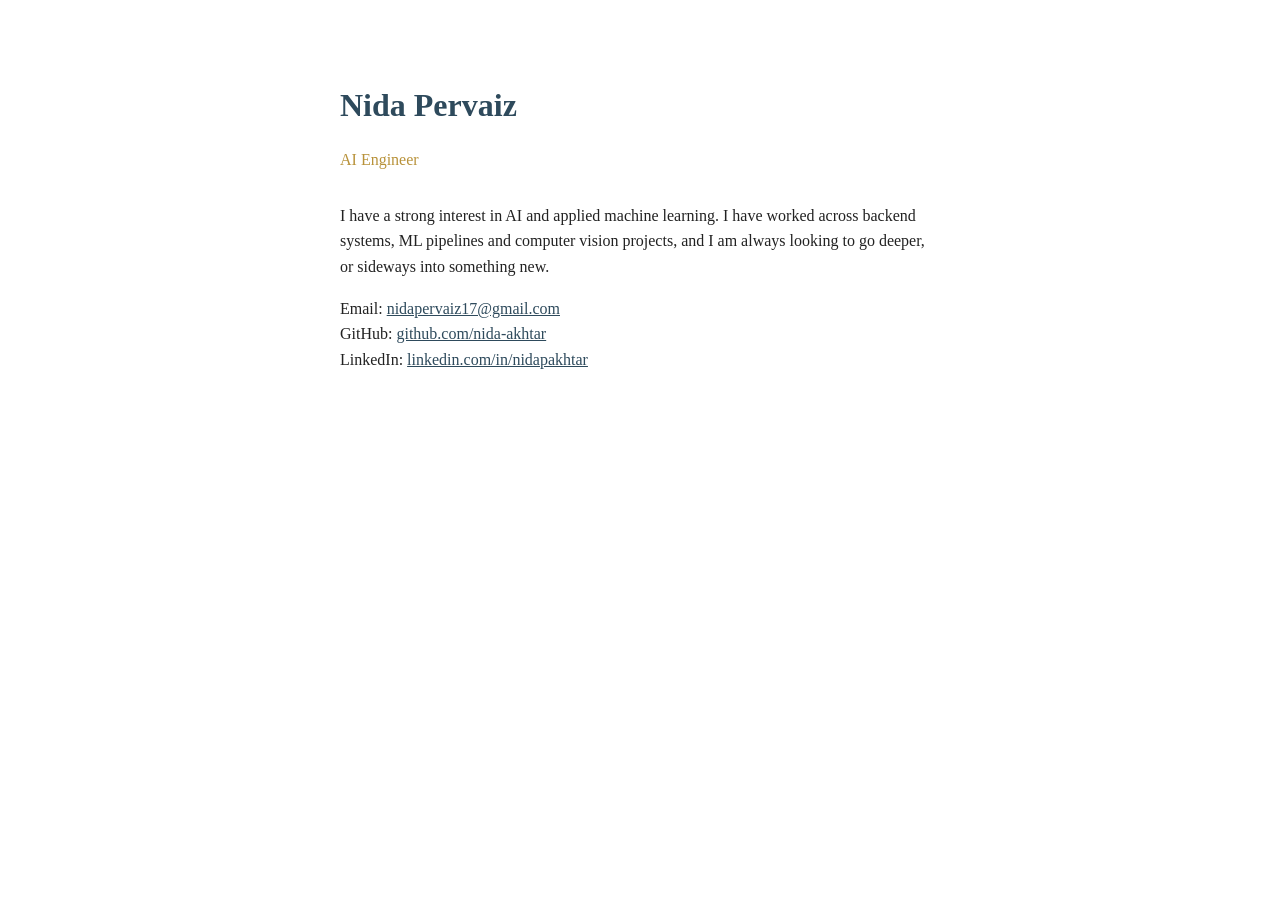
==== index.html @ 6bbe7065 "Add initial HTML structure for personal webpage" ====
<!DOCTYPE html>
<html>
<head>
  <title>Nida Pervaiz</title>
  <style>
    body {
      font-family: Georgia, serif;
      max-width: 600px;
      margin: 80px auto;
      padding: 0 20px;
      line-height: 1.6;
      color: #222;
    }
    h1 { color: #2E4A5C; margin-bottom: 5px; }
    .role { color: #B8923A; margin-bottom: 30px; }
    a { color: #2E4A5C; }
  </style>
</head>
<body>
  <h1>Nida Pervaiz</h1>
  <p class="role">AI Engineer</p>

  <p>I have a strong interest in AI and applied machine learning. I have worked across backend systems, ML pipelines and computer vision projects, and I am always looking to go deeper, or sideways into something new.</p>

  <p>
    Email: <a href="mailto:nidapervaiz17@gmail.com">nidapervaiz17@gmail.com</a><br>
    GitHub: <a href="https://github.com/nida-akhtar">github.com/nida-akhtar</a><br>
    LinkedIn: <a href="https://linkedin.com/in/nidapakhtar">linkedin.com/in/nidapakhtar</a>
  </p>
</body>
</html>
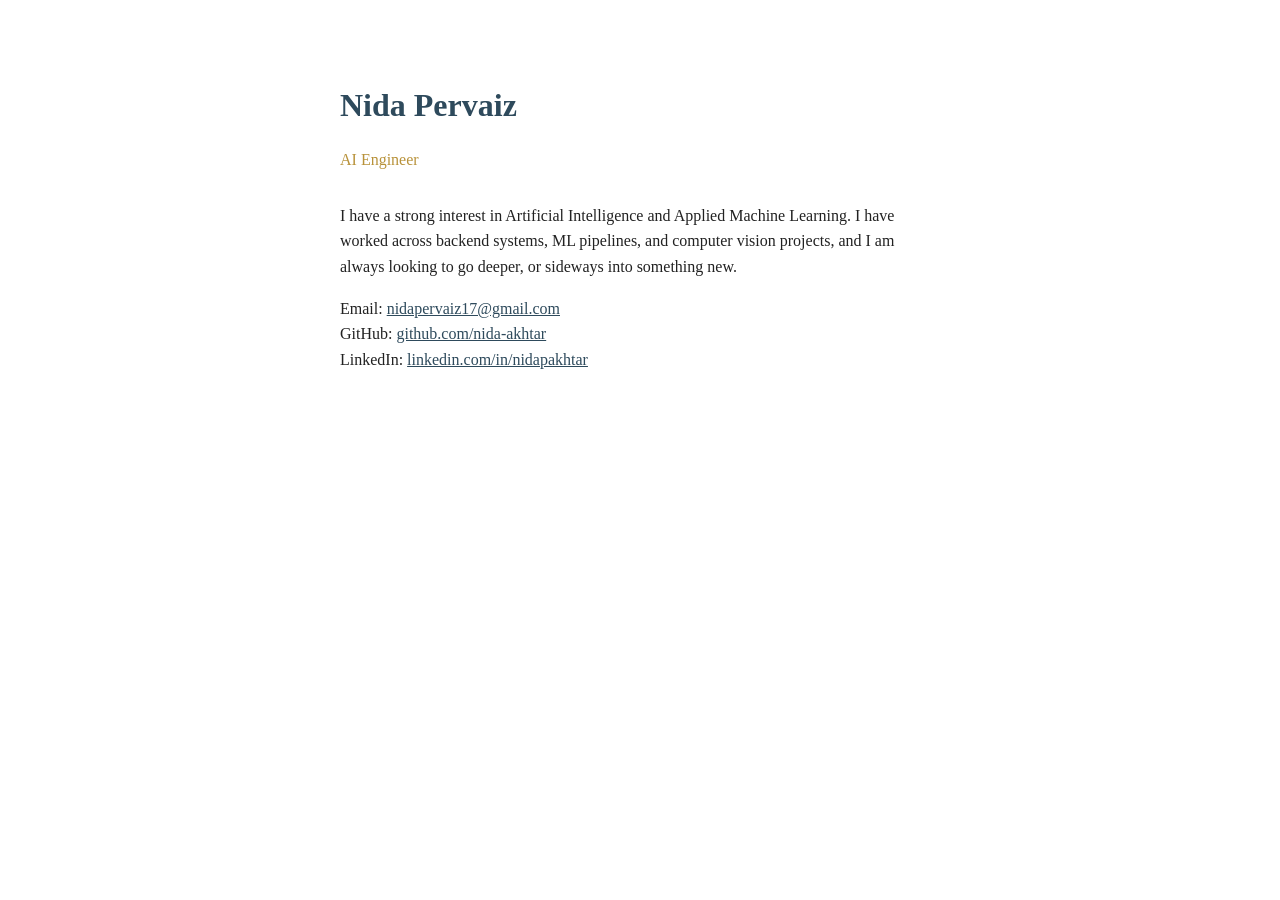
==== commit 5ae506a1: "Update 'AI' to 'Artificial Intelligence' in bio" ====
--- a/index.html
+++ b/index.html
@@ -20,7 +20,7 @@
   <h1>Nida Pervaiz</h1>
   <p class="role">AI Engineer</p>
 
-  <p>I have a strong interest in AI and applied machine learning. I have worked across backend systems, ML pipelines and computer vision projects, and I am always looking to go deeper, or sideways into something new.</p>
+  <p>I have a strong interest in Artificial Intelligence and Applied Machine Learning. I have worked across backend systems, ML pipelines, and computer vision projects, and I am always looking to go deeper, or sideways into something new.</p>
 
   <p>
     Email: <a href="mailto:nidapervaiz17@gmail.com">nidapervaiz17@gmail.com</a><br>
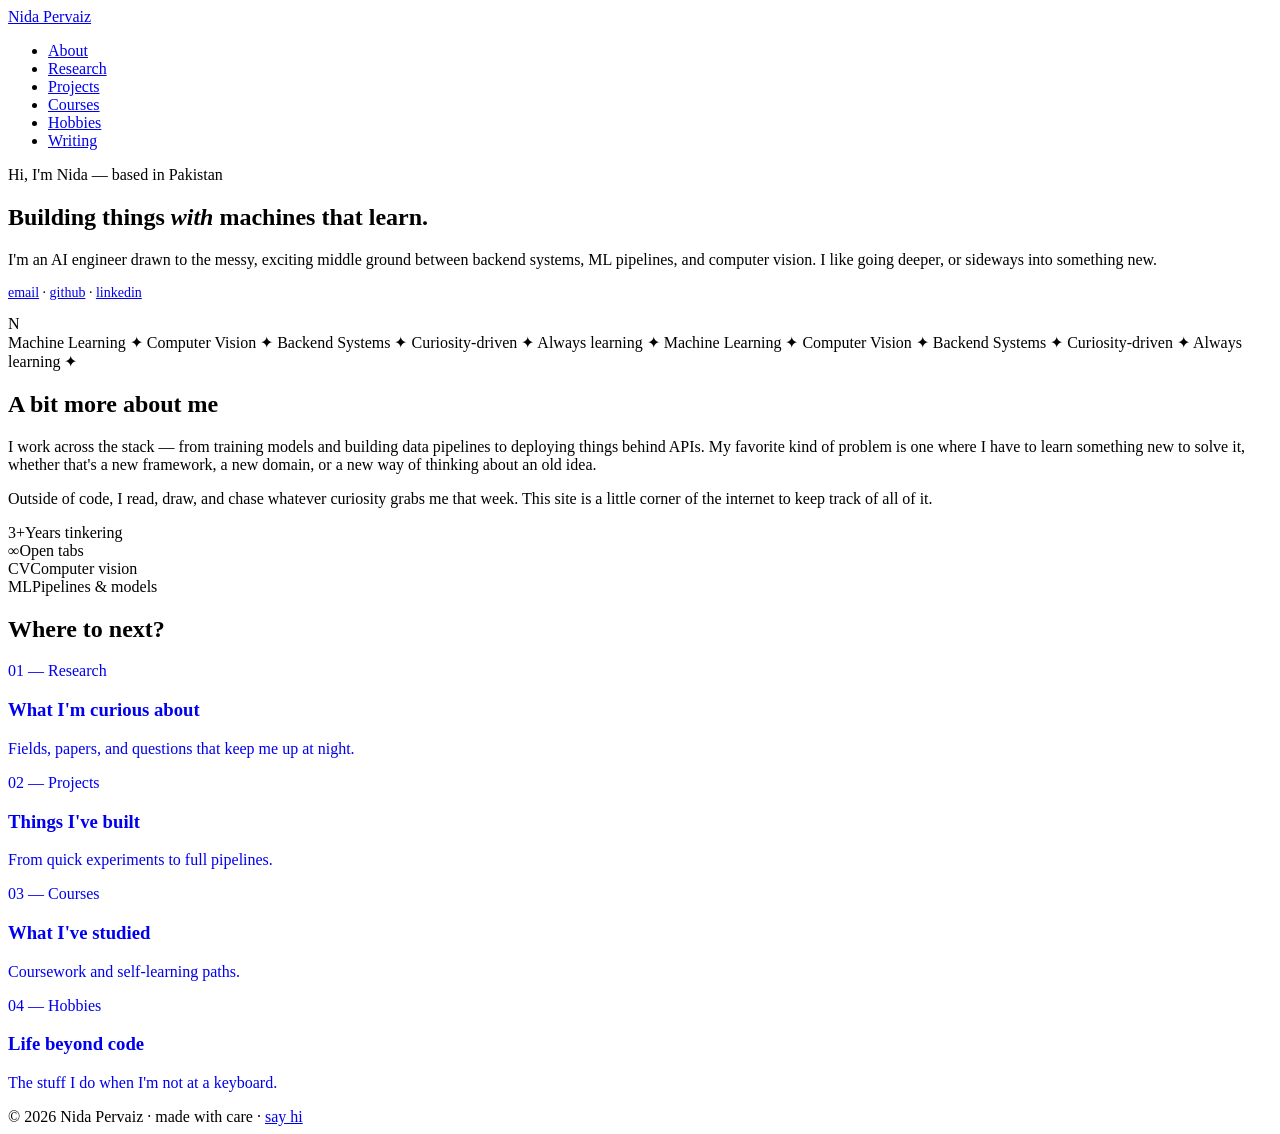
==== commit e3611ffe: "Add files via upload" ====
--- a/index.html
+++ b/index.html
@@ -1,31 +1,93 @@
 <!DOCTYPE html>
-<html>
+<html lang="en">
 <head>
-  <title>Nida Pervaiz</title>
-  <style>
-    body {
-      font-family: Georgia, serif;
-      max-width: 600px;
-      margin: 80px auto;
-      padding: 0 20px;
-      line-height: 1.6;
-      color: #222;
-    }
-    h1 { color: #2E4A5C; margin-bottom: 5px; }
-    .role { color: #B8923A; margin-bottom: 30px; }
-    a { color: #2E4A5C; }
-  </style>
+  <meta charset="UTF-8">
+  <meta name="viewport" content="width=device-width, initial-scale=1.0">
+  <title>Nida Pervaiz — AI Engineer</title>
+  <link rel="stylesheet" href="styles.css">
 </head>
 <body>
-  <h1>Nida Pervaiz</h1>
-  <p class="role">AI Engineer</p>
 
-  <p>I have a strong interest in Artificial Intelligence and Applied Machine Learning. I have worked across backend systems, ML pipelines, and computer vision projects, and I am always looking to go deeper, or sideways into something new.</p>
+  <nav class="nav">
+    <a href="index.html" class="nav-logo"><span class="dot"></span> Nida Pervaiz</a>
+    <ul class="nav-links">
+      <li><a href="index.html" class="active">About</a></li>
+      <li><a href="research.html">Research</a></li>
+      <li><a href="projects.html">Projects</a></li>
+      <li><a href="courses.html">Courses</a></li>
+      <li><a href="hobbies.html">Hobbies</a></li>
+      <li><a href="writing.html">Writing</a></li>
+    </ul>
+  </nav>
 
-  <p>
-    Email: <a href="mailto:nidapervaiz17@gmail.com">nidapervaiz17@gmail.com</a><br>
-    GitHub: <a href="https://github.com/nida-akhtar">github.com/nida-akhtar</a><br>
-    LinkedIn: <a href="https://linkedin.com/in/nidapakhtar">linkedin.com/in/nidapakhtar</a>
-  </p>
+  <main>
+    <section class="hero">
+      <div class="hero-grid">
+        <div>
+          <span class="eyebrow fade-up">Hi, I'm Nida — based in Pakistan</span>
+          <h1 class="page-title fade-up">Building things <em>with</em> machines that learn.</h1>
+          <p class="lead fade-up">I'm an AI engineer drawn to the messy, exciting middle ground between backend systems, ML pipelines, and computer vision. I like going deeper, or sideways into something new.</p>
+          <p class="fade-up" style="font-family: var(--font-mono); font-size: 14px;">
+            <a href="mailto:nidapervaiz17@gmail.com">email</a> ·
+            <a href="https://github.com/nida-akhtar">github</a> ·
+            <a href="https://linkedin.com/in/nidapakhtar">linkedin</a>
+          </p>
+        </div>
+        <div class="hero-blob fade-up">N</div>
+      </div>
+    </section>
+
+    <div class="marquee">
+      <div class="marquee-track">
+        <span>Machine Learning <span class="star">✦</span> Computer Vision <span class="star">✦</span> Backend Systems <span class="star">✦</span> Curiosity-driven <span class="star">✦</span> Always learning <span class="star">✦</span></span>
+        <span>Machine Learning <span class="star">✦</span> Computer Vision <span class="star">✦</span> Backend Systems <span class="star">✦</span> Curiosity-driven <span class="star">✦</span> Always learning <span class="star">✦</span></span>
+      </div>
+    </div>
+
+    <section>
+      <h2>A bit more about me</h2>
+      <p>I work across the stack — from training models and building data pipelines to deploying things behind APIs. My favorite kind of problem is one where I have to learn something new to solve it, whether that's a new framework, a new domain, or a new way of thinking about an old idea.</p>
+      <p>Outside of code, I read, draw, and chase whatever curiosity grabs me that week. This site is a little corner of the internet to keep track of all of it.</p>
+
+      <div class="facts">
+        <div class="fact"><span class="num">3+</span><span class="label">Years tinkering</span></div>
+        <div class="fact"><span class="num">∞</span><span class="label">Open tabs</span></div>
+        <div class="fact"><span class="num">CV</span><span class="label">Computer vision</span></div>
+        <div class="fact"><span class="num">ML</span><span class="label">Pipelines & models</span></div>
+      </div>
+    </section>
+
+    <section>
+      <h2>Where to next?</h2>
+      <div class="card-grid">
+        <a href="research.html" class="card" style="text-decoration:none;">
+          <span class="tag">01 — Research</span>
+          <h3>What I'm curious about</h3>
+          <p>Fields, papers, and questions that keep me up at night.</p>
+        </a>
+        <a href="projects.html" class="card teal" style="text-decoration:none;">
+          <span class="tag">02 — Projects</span>
+          <h3>Things I've built</h3>
+          <p>From quick experiments to full pipelines.</p>
+        </a>
+        <a href="courses.html" class="card yellow" style="text-decoration:none;">
+          <span class="tag">03 — Courses</span>
+          <h3>What I've studied</h3>
+          <p>Coursework and self-learning paths.</p>
+        </a>
+        <a href="hobbies.html" class="card purple" style="text-decoration:none;">
+          <span class="tag">04 — Hobbies</span>
+          <h3>Life beyond code</h3>
+          <p>The stuff I do when I'm not at a keyboard.</p>
+        </a>
+      </div>
+    </section>
+  </main>
+
+  <footer>
+    © 2026 Nida Pervaiz · made with care ·
+    <a href="mailto:nidapervaiz17@gmail.com">say hi</a>
+  </footer>
+
 </body>
 </html>
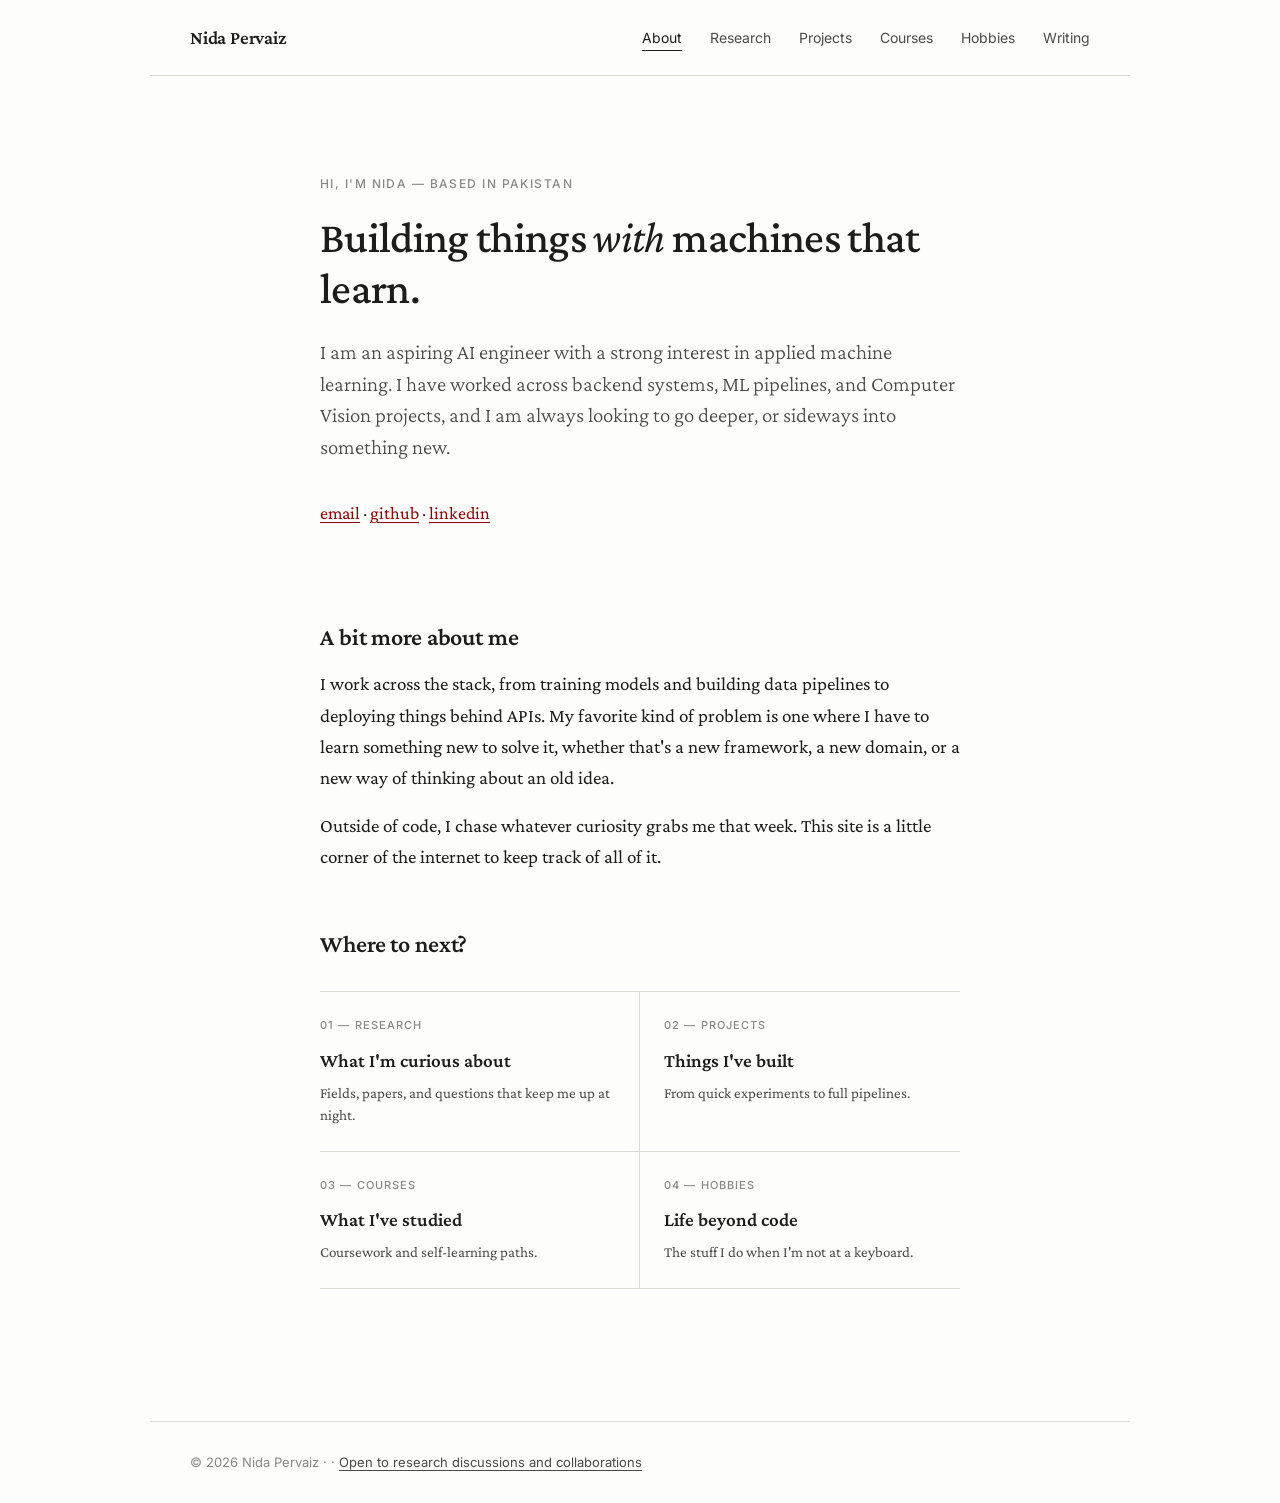
==== commit ee8406de: "Revise personal description and footer text" ====
--- a/index.html
+++ b/index.html
@@ -26,8 +26,8 @@
         <div>
           <span class="eyebrow fade-up">Hi, I'm Nida — based in Pakistan</span>
           <h1 class="page-title fade-up">Building things <em>with</em> machines that learn.</h1>
-          <p class="lead fade-up">I'm an AI engineer drawn to the messy, exciting middle ground between backend systems, ML pipelines, and computer vision. I like going deeper, or sideways into something new.</p>
-          <p class="fade-up" style="font-family: var(--font-mono); font-size: 14px;">
+          <p class="lead fade-up">I am an aspiring AI engineer with a strong interest in applied machine learning. I have worked across backend systems, ML pipelines, and Computer Vision projects, and I am always looking to go deeper, or sideways into something new.</p>
+          <p class="fade-up" style="font-family: var(--font-mono); font-size: 18px;">
             <a href="mailto:nidapervaiz17@gmail.com">email</a> ·
             <a href="https://github.com/nida-akhtar">github</a> ·
             <a href="https://linkedin.com/in/nidapakhtar">linkedin</a>
@@ -46,15 +46,10 @@
 
     <section>
       <h2>A bit more about me</h2>
-      <p>I work across the stack — from training models and building data pipelines to deploying things behind APIs. My favorite kind of problem is one where I have to learn something new to solve it, whether that's a new framework, a new domain, or a new way of thinking about an old idea.</p>
-      <p>Outside of code, I read, draw, and chase whatever curiosity grabs me that week. This site is a little corner of the internet to keep track of all of it.</p>
+      <p>I work across the stack, from training models and building data pipelines to deploying things behind APIs. My favorite kind of problem is one where I have to learn something new to solve it, whether that's a new framework, a new domain, or a new way of thinking about an old idea.</p>
+      <p>Outside of code, I chase whatever curiosity grabs me that week. This site is a little corner of the internet to keep track of all of it.</p>
 
-      <div class="facts">
-        <div class="fact"><span class="num">3+</span><span class="label">Years tinkering</span></div>
-        <div class="fact"><span class="num">∞</span><span class="label">Open tabs</span></div>
-        <div class="fact"><span class="num">CV</span><span class="label">Computer vision</span></div>
-        <div class="fact"><span class="num">ML</span><span class="label">Pipelines & models</span></div>
-      </div>
+     
     </section>
 
     <section>
@@ -85,8 +80,8 @@
   </main>
 
   <footer>
-    © 2026 Nida Pervaiz · made with care ·
-    <a href="mailto:nidapervaiz17@gmail.com">say hi</a>
+    © 2026 Nida Pervaiz ·  ·
+    <a href="mailto:nidapervaiz17@gmail.com">Open to research discussions and collaborations</a>
   </footer>
 
 </body>
--- a/styles.css
+++ b/styles.css
@@ -0,0 +1,416 @@
+/* ============================================
+   Nida Pervaiz — personal site
+   Academic style: clean, serif, restrained
+   ============================================ */
+
+@import url('https://fonts.googleapis.com/css2?family=Crimson+Pro:ital,wght@0,300..700;1,300..700&family=Inter:wght@400;500;600&display=swap');
+
+:root {
+  --bg: #FDFDFB;
+  --paper: #FFFFFF;
+  --ink: #1C1C1C;
+  --ink-soft: #4A4A4A;
+  --ink-faded: #888888;
+
+  --accent: #8B0000;        /* deep maroon — the only real color */
+  --line: #DCDCD4;
+  --line-soft: #EFEFE9;
+
+  --font-serif: 'Crimson Pro', Georgia, 'Times New Roman', serif;
+  --font-sans: 'Inter', -apple-system, BlinkMacSystemFont, sans-serif;
+
+  --max-width: 720px;
+}
+
+* { box-sizing: border-box; margin: 0; padding: 0; }
+
+html { scroll-behavior: smooth; }
+
+body {
+  font-family: var(--font-serif);
+  background: var(--bg);
+  color: var(--ink);
+  font-size: 19px;
+  line-height: 1.65;
+  min-height: 100vh;
+  -webkit-font-smoothing: antialiased;
+  -moz-osx-font-smoothing: grayscale;
+}
+
+/* ============ NAV ============ */
+.nav {
+  border-bottom: 1px solid var(--line);
+  padding: 22px 40px;
+  display: flex;
+  align-items: center;
+  justify-content: space-between;
+  background: var(--bg);
+  max-width: 980px;
+  margin: 0 auto;
+}
+
+.nav-logo {
+  font-family: var(--font-serif);
+  font-weight: 600;
+  font-size: 19px;
+  letter-spacing: -0.01em;
+  text-decoration: none;
+  color: var(--ink);
+}
+
+.nav-logo .dot { display: none; }
+
+.nav-links {
+  display: flex;
+  gap: 28px;
+  list-style: none;
+  font-family: var(--font-sans);
+  font-size: 14px;
+  font-weight: 400;
+}
+.nav-links a {
+  text-decoration: none;
+  color: var(--ink-soft);
+  padding: 4px 0;
+  border-bottom: 1px solid transparent;
+  transition: color 0.15s ease, border-color 0.15s ease;
+}
+.nav-links a:hover { color: var(--ink); }
+.nav-links a.active {
+  color: var(--ink);
+  border-bottom-color: var(--ink);
+}
+
+/* ============ LAYOUT ============ */
+main {
+  max-width: var(--max-width);
+  margin: 0 auto;
+  padding: 60px 40px 100px;
+}
+
+.eyebrow {
+  font-family: var(--font-sans);
+  font-size: 12px;
+  letter-spacing: 0.12em;
+  text-transform: uppercase;
+  color: var(--ink-faded);
+  margin-bottom: 18px;
+  display: inline-block;
+  font-weight: 500;
+}
+
+h1.page-title {
+  font-family: var(--font-serif);
+  font-weight: 500;
+  font-size: 44px;
+  line-height: 1.15;
+  letter-spacing: -0.015em;
+  margin-bottom: 24px;
+  color: var(--ink);
+}
+h1.page-title em {
+  font-style: italic;
+  font-weight: 400;
+  color: var(--ink);
+}
+
+h2 {
+  font-family: var(--font-serif);
+  font-weight: 600;
+  font-size: 24px;
+  letter-spacing: -0.005em;
+  margin: 56px 0 16px;
+  line-height: 1.3;
+  color: var(--ink);
+}
+
+h3 {
+  font-family: var(--font-serif);
+  font-weight: 600;
+  font-size: 18px;
+  margin-bottom: 6px;
+  color: var(--ink);
+}
+
+p {
+  margin-bottom: 16px;
+  max-width: 65ch;
+  color: var(--ink);
+}
+
+a {
+  color: var(--accent);
+  text-decoration: underline;
+  text-decoration-thickness: 1px;
+  text-underline-offset: 3px;
+  transition: opacity 0.15s ease;
+}
+a:hover { opacity: 0.7; }
+
+.lead {
+  font-size: 21px;
+  line-height: 1.5;
+  color: var(--ink-soft);
+  max-width: 60ch;
+  margin-bottom: 36px;
+  font-weight: 300;
+}
+
+/* ============ HOME HERO (simplified) ============ */
+.hero {
+  padding: 30px 0 20px;
+}
+.hero-grid {
+  display: block;
+}
+.hero-blob {
+  display: none;
+}
+
+/* ============ MARQUEE removed ============ */
+.marquee { display: none; }
+
+/* ============ CARDS — restrained ============ */
+.card-grid {
+  display: grid;
+  grid-template-columns: 1fr 1fr;
+  gap: 0;
+  margin: 32px 0;
+  border-top: 1px solid var(--line);
+}
+
+.card {
+  background: transparent;
+  border: none;
+  border-bottom: 1px solid var(--line);
+  border-right: 1px solid var(--line);
+  border-radius: 0;
+  padding: 24px 24px 24px 0;
+  box-shadow: none;
+  text-decoration: none !important;
+  color: var(--ink) !important;
+  transition: background 0.2s ease;
+}
+.card:nth-child(2n) { border-right: none; padding-right: 0; padding-left: 24px; }
+.card:hover {
+  background: var(--line-soft);
+  transform: none;
+  box-shadow: none;
+}
+.card .tag {
+  font-family: var(--font-sans);
+  font-size: 11px;
+  font-weight: 500;
+  letter-spacing: 0.1em;
+  text-transform: uppercase;
+  color: var(--ink-faded);
+  background: transparent !important;
+  padding: 0;
+  border-radius: 0;
+  display: block;
+  margin-bottom: 10px;
+}
+.card.teal .tag,
+.card.purple .tag,
+.card.yellow .tag { background: transparent !important; }
+
+.card h3 {
+  font-size: 19px;
+  margin-bottom: 6px;
+}
+.card p {
+  font-size: 15px;
+  color: var(--ink-soft);
+  margin: 0;
+  line-height: 1.5;
+}
+
+/* ============ LISTS ============ */
+.list-block {
+  border-top: 1px solid var(--line);
+  margin-top: 28px;
+}
+.list-row {
+  display: grid;
+  grid-template-columns: 110px 1fr auto;
+  gap: 24px;
+  padding: 18px 0;
+  border-bottom: 1px solid var(--line);
+  align-items: baseline;
+  transition: none;
+}
+.list-row:hover {
+  padding-left: 0;
+  background: transparent;
+}
+.list-row .meta {
+  font-family: var(--font-sans);
+  font-size: 13px;
+  color: var(--ink-faded);
+  font-weight: 400;
+}
+.list-row .title {
+  font-family: var(--font-serif);
+  font-size: 18px;
+  font-weight: 500;
+  color: var(--ink);
+}
+.list-row .desc {
+  font-size: 15px;
+  color: var(--ink-soft);
+  margin-top: 4px;
+  max-width: 60ch;
+  line-height: 1.5;
+}
+.list-row .badge {
+  font-family: var(--font-sans);
+  font-size: 12px;
+  padding: 0;
+  border: none;
+  border-radius: 0;
+  white-space: nowrap;
+  color: var(--ink-faded);
+  font-weight: 400;
+}
+
+/* ============ FACTS — minimal ============ */
+.facts {
+  display: grid;
+  grid-template-columns: repeat(auto-fit, minmax(140px, 1fr));
+  gap: 20px;
+  margin: 32px 0;
+  border-top: 1px solid var(--line);
+  border-bottom: 1px solid var(--line);
+  padding: 24px 0;
+}
+.fact {
+  border: none;
+  border-radius: 0;
+  padding: 0;
+  background: transparent;
+}
+.fact .num {
+  font-family: var(--font-serif);
+  font-style: italic;
+  font-size: 32px;
+  font-weight: 500;
+  line-height: 1;
+  color: var(--ink);
+  display: block;
+  margin-bottom: 6px;
+}
+.fact .label {
+  font-family: var(--font-sans);
+  font-size: 11px;
+  text-transform: uppercase;
+  letter-spacing: 0.1em;
+  color: var(--ink-faded);
+}
+
+/* ============ HOBBIES — minimal grid ============ */
+.hobby-grid {
+  display: grid;
+  grid-template-columns: repeat(auto-fit, minmax(220px, 1fr));
+  gap: 0;
+  margin-top: 32px;
+  border-top: 1px solid var(--line);
+  border-left: 1px solid var(--line);
+}
+.hobby {
+  aspect-ratio: auto;
+  border: none;
+  border-right: 1px solid var(--line);
+  border-bottom: 1px solid var(--line);
+  border-radius: 0;
+  padding: 24px;
+  display: flex;
+  flex-direction: column;
+  gap: 12px;
+  transition: background 0.2s ease;
+  box-shadow: none;
+  background: transparent !important;
+  color: var(--ink) !important;
+}
+.hobby:hover {
+  transform: none;
+  background: var(--line-soft) !important;
+}
+.hobby:nth-child(2n):hover { transform: none; }
+
+.hobby .emoji { font-size: 26px; line-height: 1; }
+.hobby h3 { margin: 0; font-size: 17px; }
+.hobby p {
+  font-size: 14px;
+  color: var(--ink-soft) !important;
+  margin: 0;
+  line-height: 1.5;
+}
+
+.hobby.h1, .hobby.h2, .hobby.h3,
+.hobby.h4, .hobby.h5, .hobby.h6 {
+  background: transparent !important;
+  color: var(--ink) !important;
+}
+.hobby.h1 p, .hobby.h2 p, .hobby.h3 p,
+.hobby.h4 p, .hobby.h5 p, .hobby.h6 p {
+  color: var(--ink-soft) !important;
+}
+
+/* ============ BLOG ============ */
+.post-list .list-row { grid-template-columns: 130px 1fr; }
+.post-list .meta { color: var(--ink-faded); font-weight: 400; }
+
+/* ============ FOOTER ============ */
+footer {
+  border-top: 1px solid var(--line);
+  padding: 30px 40px;
+  text-align: left;
+  font-family: var(--font-sans);
+  font-size: 13px;
+  color: var(--ink-faded);
+  max-width: 980px;
+  margin: 0 auto;
+}
+footer a {
+  color: var(--ink-soft);
+  margin-right: 16px;
+  margin-left: 0;
+}
+
+/* ============ ANIMATIONS — gentle ============ */
+.fade-up {
+  animation: fadeIn 0.4s ease-out backwards;
+}
+.fade-up:nth-child(1) { animation-delay: 0.0s; }
+.fade-up:nth-child(2) { animation-delay: 0.05s; }
+.fade-up:nth-child(3) { animation-delay: 0.1s; }
+.fade-up:nth-child(4) { animation-delay: 0.15s; }
+.fade-up:nth-child(5) { animation-delay: 0.2s; }
+@keyframes fadeIn {
+  from { opacity: 0; }
+  to   { opacity: 1; }
+}
+
+/* ============ RESPONSIVE ============ */
+@media (max-width: 720px) {
+  .nav {
+    padding: 18px 24px;
+    flex-direction: column;
+    gap: 16px;
+    align-items: flex-start;
+  }
+  .nav-links { font-size: 13px; gap: 18px; flex-wrap: wrap; }
+  main { padding: 40px 24px 80px; }
+  h1.page-title { font-size: 32px; }
+  .lead { font-size: 18px; }
+  body { font-size: 17px; }
+
+  .card-grid { grid-template-columns: 1fr; }
+  .card { border-right: none !important; padding: 20px 0 !important; }
+  .list-row { grid-template-columns: 1fr; gap: 4px; padding: 14px 0; }
+  .list-row .meta { font-size: 12px; }
+  .list-row .badge { justify-self: start; margin-top: 4px; }
+  .hobby-grid { grid-template-columns: 1fr; border-left: none; }
+  .hobby { border-right: none; }
+  footer { padding: 24px; }
+}
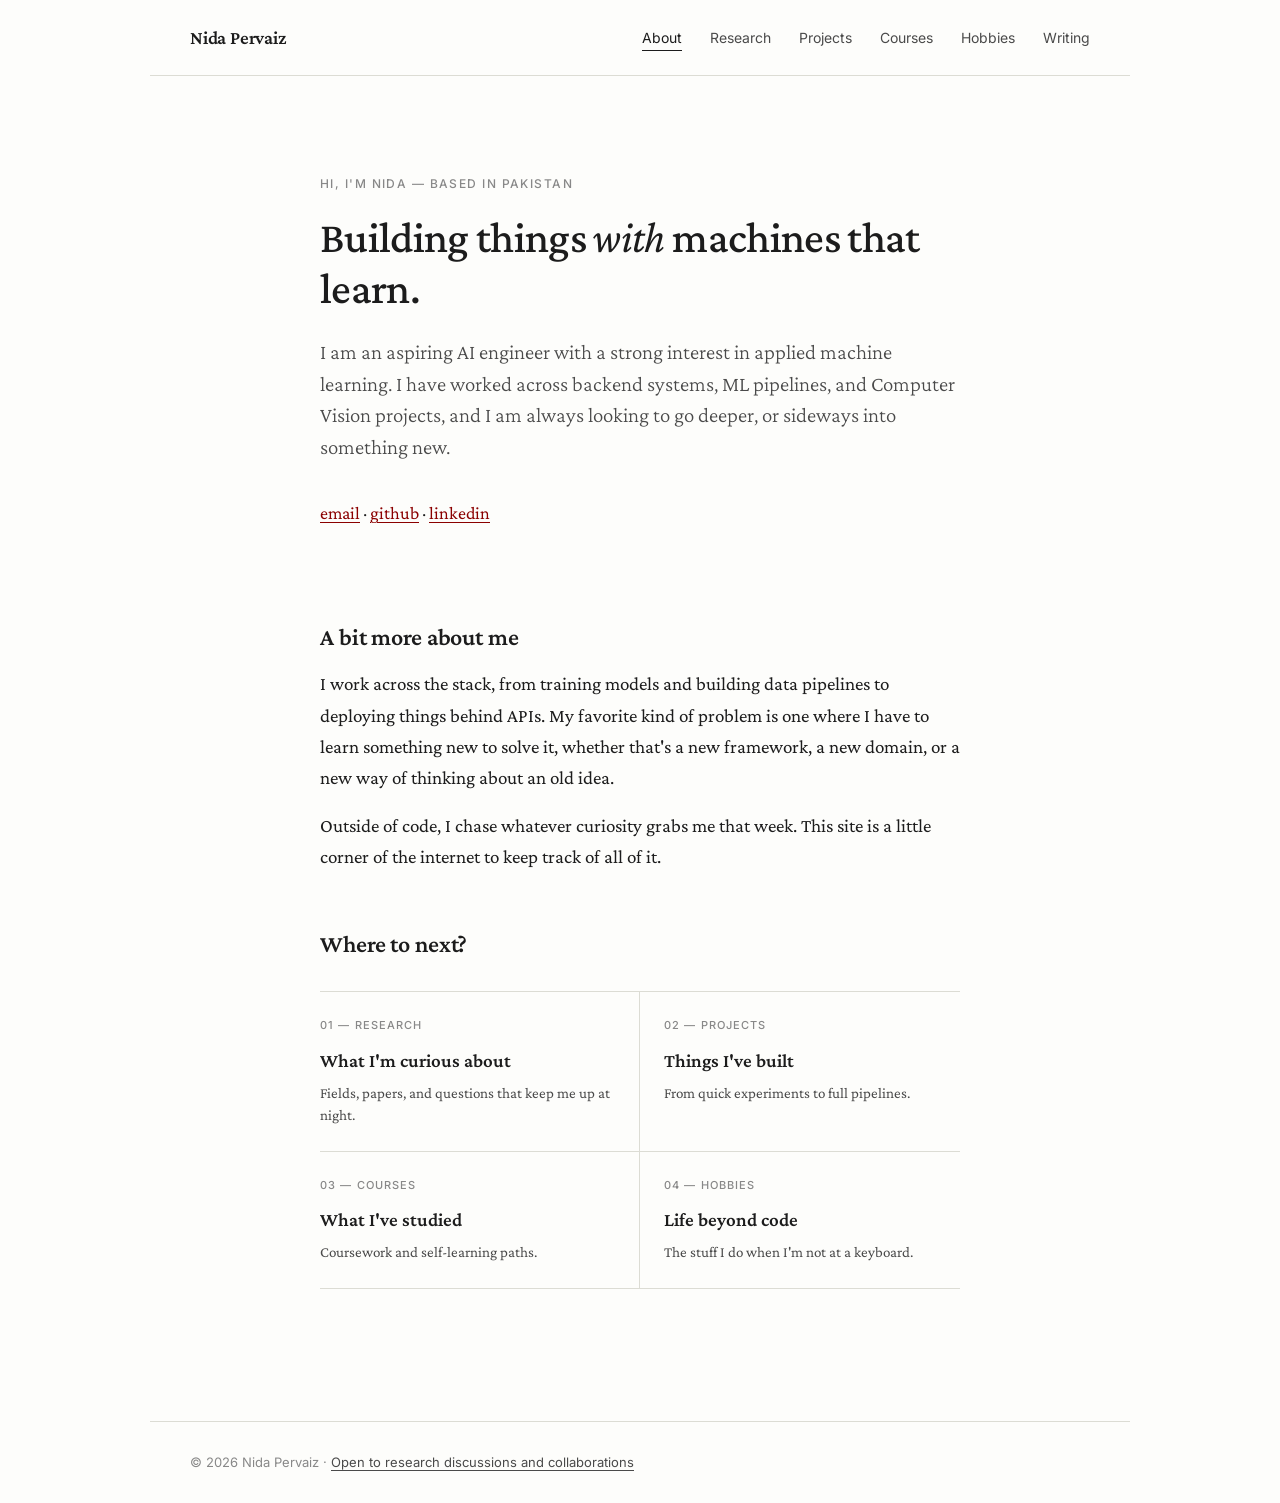
==== commit fc533cb9: "Remove extra dot from footer copyright notice" ====
--- a/index.html
+++ b/index.html
@@ -80,7 +80,7 @@
   </main>
 
   <footer>
-    © 2026 Nida Pervaiz ·  ·
+    © 2026 Nida Pervaiz ·  
     <a href="mailto:nidapervaiz17@gmail.com">Open to research discussions and collaborations</a>
   </footer>
 
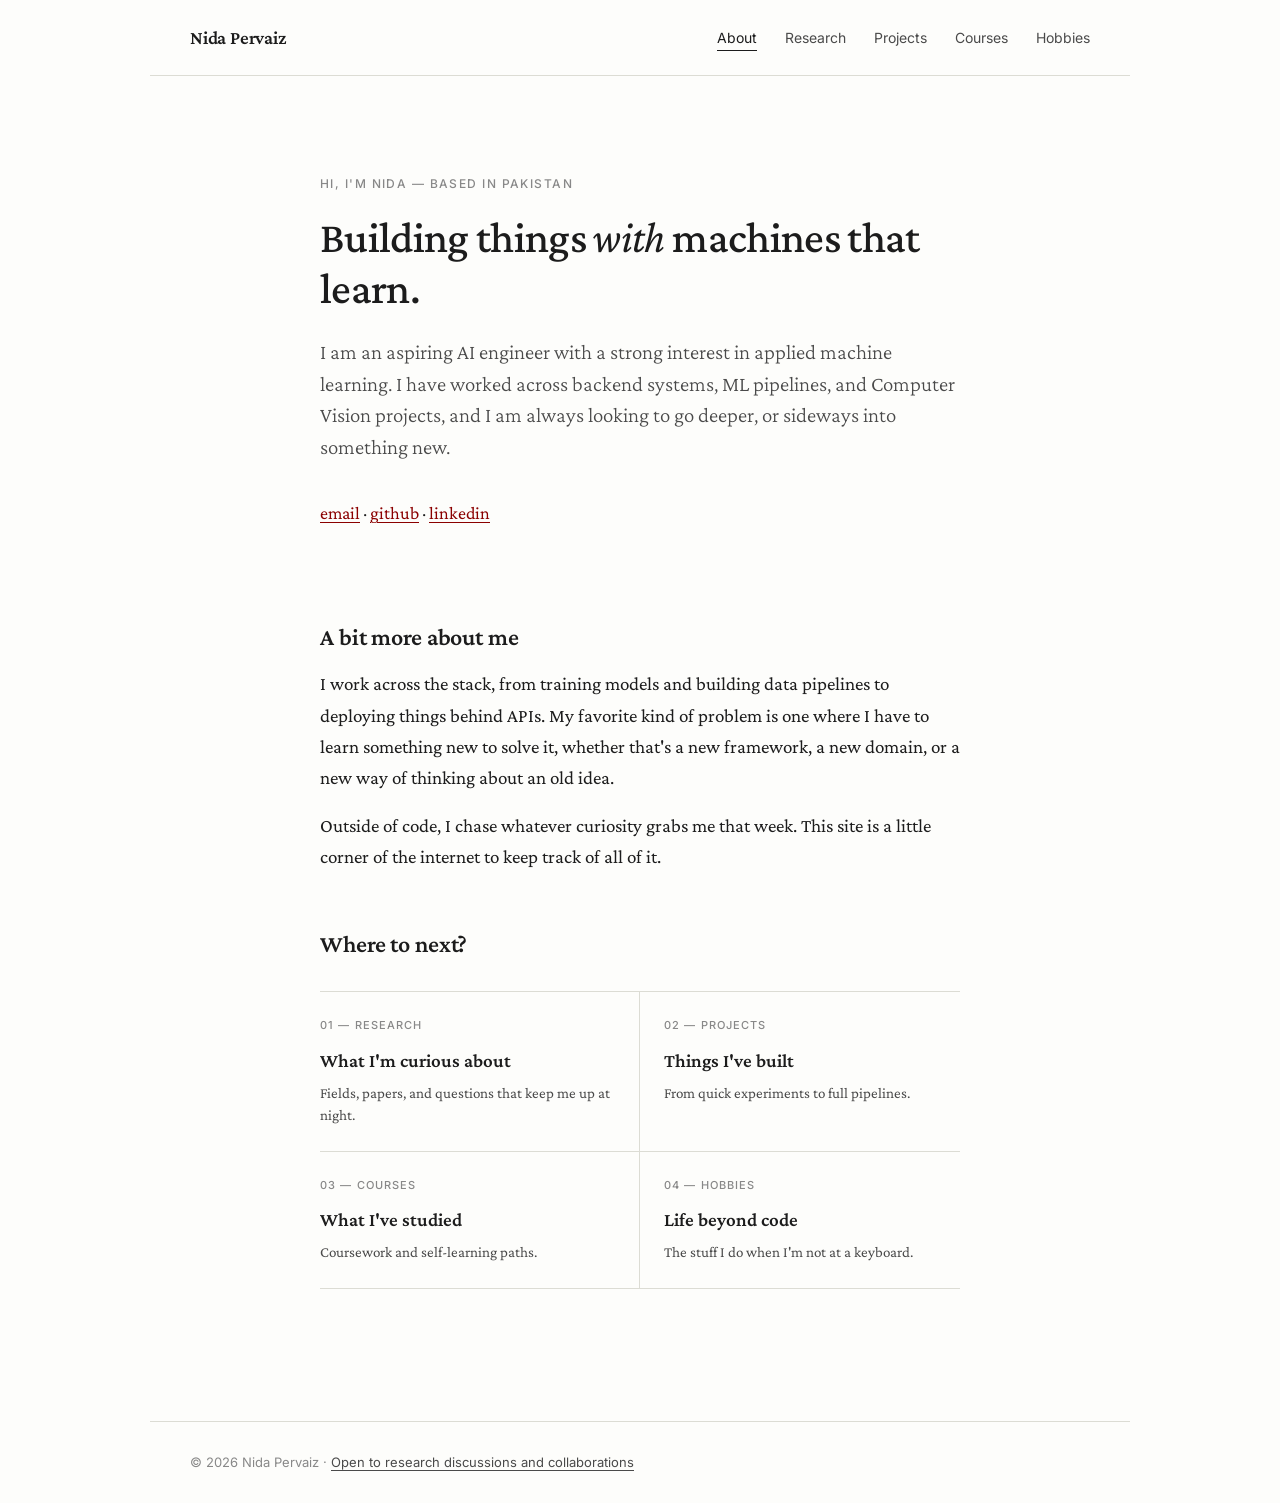
==== commit fa747ba3: "Update index.html" ====
--- a/index.html
+++ b/index.html
@@ -16,7 +16,7 @@
       <li><a href="projects.html">Projects</a></li>
       <li><a href="courses.html">Courses</a></li>
       <li><a href="hobbies.html">Hobbies</a></li>
-      <li><a href="writing.html">Writing</a></li>
+     
     </ul>
   </nav>
 
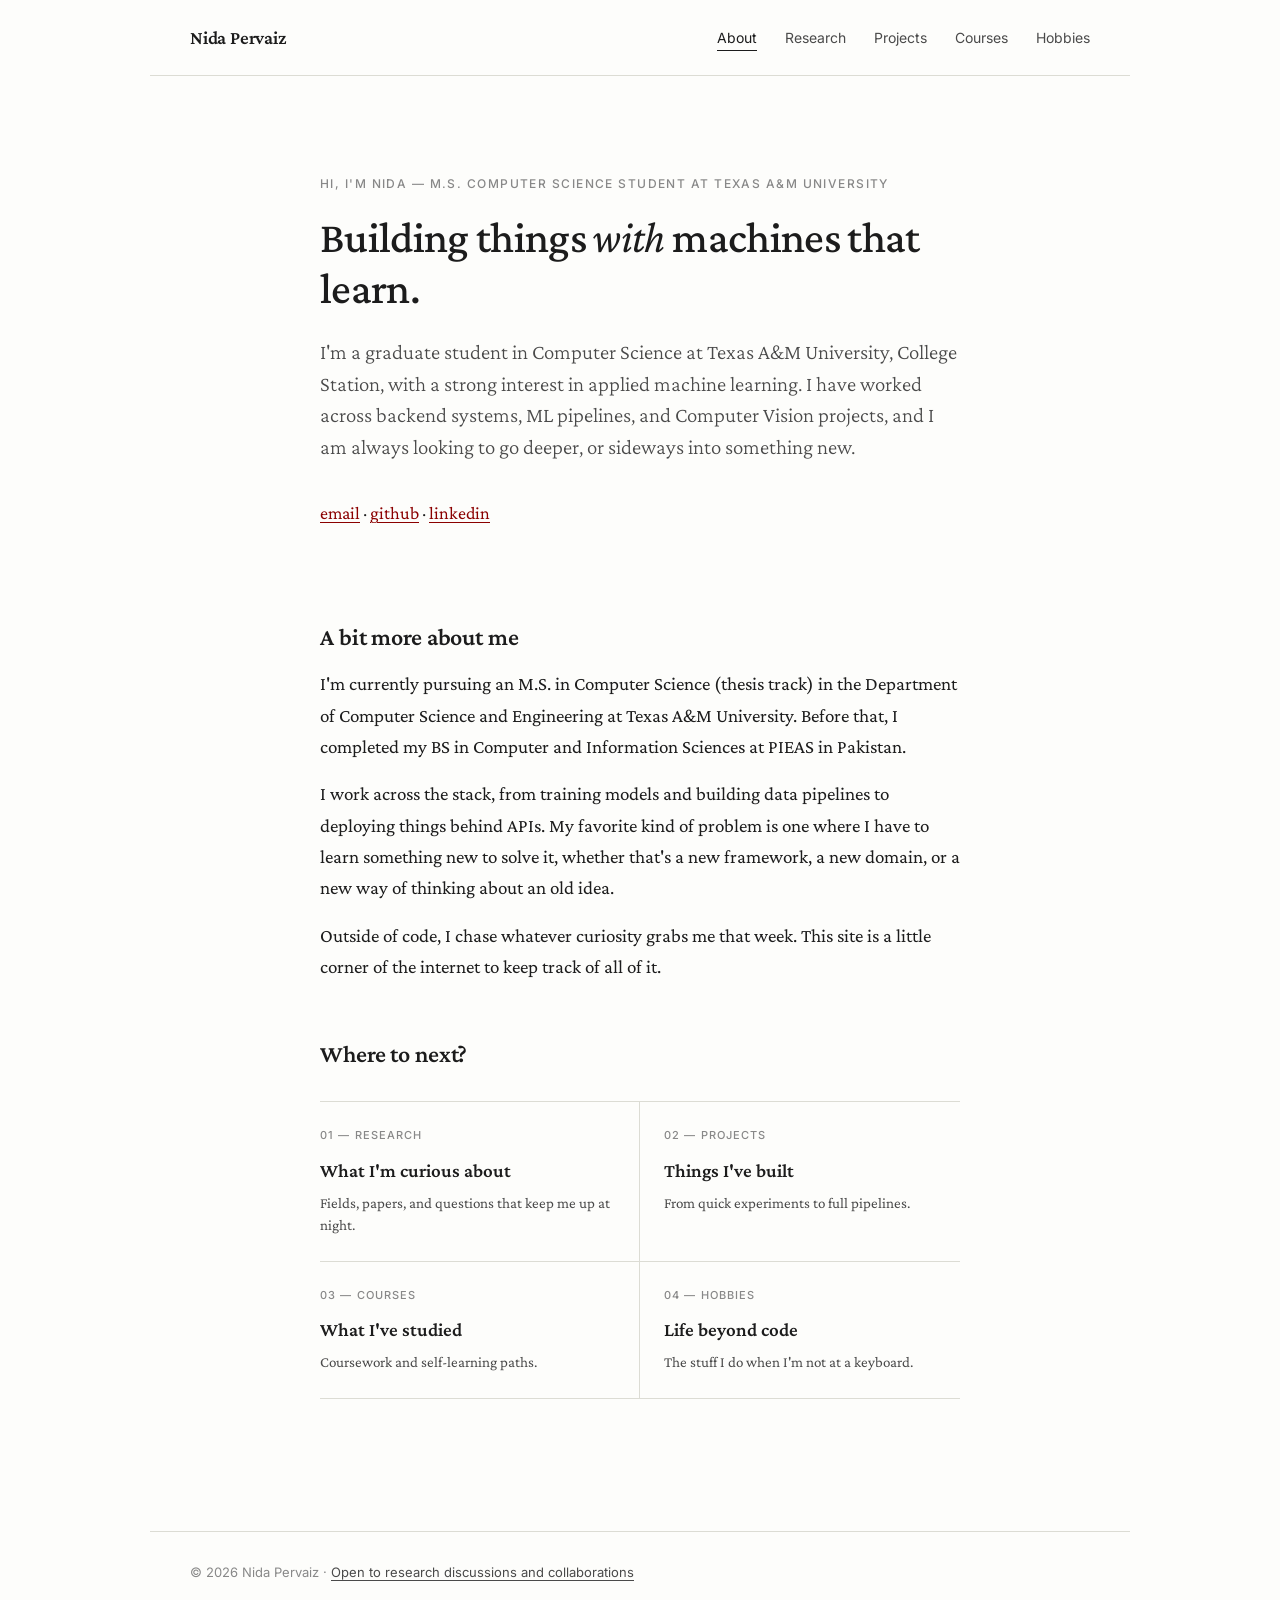
==== commit c2a660c1: "Revise personal introduction and email address Updated personal information and contact details." ====
--- a/index.html
+++ b/index.html
@@ -7,7 +7,6 @@
   <link rel="stylesheet" href="styles.css">
 </head>
 <body>
-
   <nav class="nav">
     <a href="index.html" class="nav-logo"><span class="dot"></span> Nida Pervaiz</a>
     <ul class="nav-links">
@@ -16,19 +15,17 @@
       <li><a href="projects.html">Projects</a></li>
       <li><a href="courses.html">Courses</a></li>
       <li><a href="hobbies.html">Hobbies</a></li>
-     
     </ul>
   </nav>
-
   <main>
     <section class="hero">
       <div class="hero-grid">
         <div>
-          <span class="eyebrow fade-up">Hi, I'm Nida — based in Pakistan</span>
+          <span class="eyebrow fade-up">Hi, I'm Nida — M.S. Computer Science student at Texas A&amp;M University</span>
           <h1 class="page-title fade-up">Building things <em>with</em> machines that learn.</h1>
-          <p class="lead fade-up">I am an aspiring AI engineer with a strong interest in applied machine learning. I have worked across backend systems, ML pipelines, and Computer Vision projects, and I am always looking to go deeper, or sideways into something new.</p>
+          <p class="lead fade-up">I'm a graduate student in Computer Science at Texas A&amp;M University, College Station, with a strong interest in applied machine learning. I have worked across backend systems, ML pipelines, and Computer Vision projects, and I am always looking to go deeper, or sideways into something new.</p>
           <p class="fade-up" style="font-family: var(--font-mono); font-size: 18px;">
-            <a href="mailto:nidapervaiz17@gmail.com">email</a> ·
+            <a href="mailto:nida-pervaiz@tamu.edu">email</a> ·
             <a href="https://github.com/nida-akhtar">github</a> ·
             <a href="https://linkedin.com/in/nidapakhtar">linkedin</a>
           </p>
@@ -36,22 +33,18 @@
         <div class="hero-blob fade-up">N</div>
       </div>
     </section>
-
     <div class="marquee">
       <div class="marquee-track">
         <span>Machine Learning <span class="star">✦</span> Computer Vision <span class="star">✦</span> Backend Systems <span class="star">✦</span> Curiosity-driven <span class="star">✦</span> Always learning <span class="star">✦</span></span>
         <span>Machine Learning <span class="star">✦</span> Computer Vision <span class="star">✦</span> Backend Systems <span class="star">✦</span> Curiosity-driven <span class="star">✦</span> Always learning <span class="star">✦</span></span>
       </div>
     </div>
-
     <section>
       <h2>A bit more about me</h2>
+      <p>I'm currently pursuing an M.S. in Computer Science (thesis track) in the Department of Computer Science and Engineering at Texas A&amp;M University. Before that, I completed my BS in Computer and Information Sciences at PIEAS in Pakistan.</p>
       <p>I work across the stack, from training models and building data pipelines to deploying things behind APIs. My favorite kind of problem is one where I have to learn something new to solve it, whether that's a new framework, a new domain, or a new way of thinking about an old idea.</p>
       <p>Outside of code, I chase whatever curiosity grabs me that week. This site is a little corner of the internet to keep track of all of it.</p>
-
-     
     </section>
-
     <section>
       <h2>Where to next?</h2>
       <div class="card-grid">
@@ -78,11 +71,9 @@
       </div>
     </section>
   </main>
-
   <footer>
-    © 2026 Nida Pervaiz ·  
-    <a href="mailto:nidapervaiz17@gmail.com">Open to research discussions and collaborations</a>
+    © 2026 Nida Pervaiz ·
+    <a href="mailto:nida-pervaiz@tamu.edu">Open to research discussions and collaborations</a>
   </footer>
-
 </body>
 </html>
